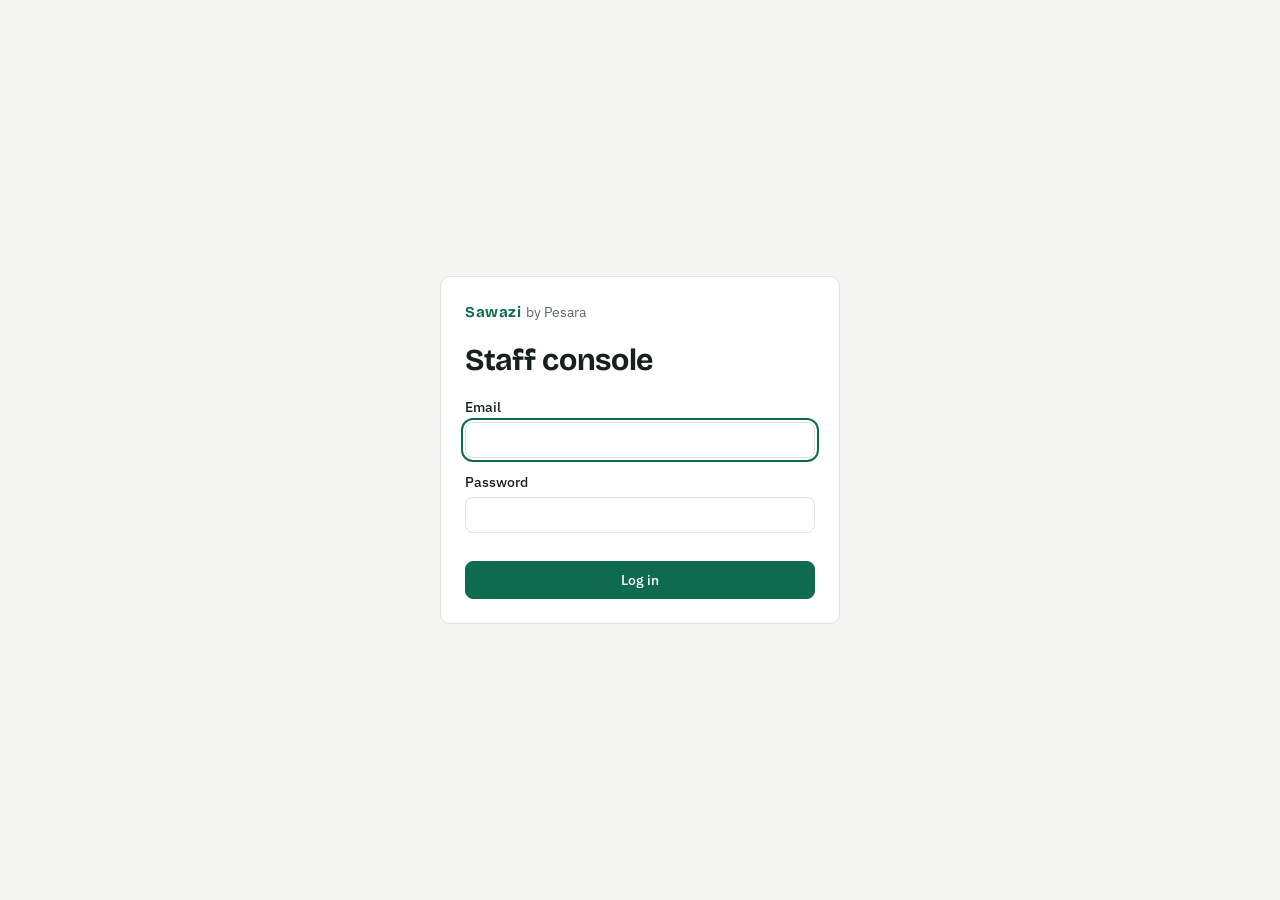
==== sawazi/console/index.html @ b42a4c90 "Staff web console - Served by the API at /console/: plain HTML/CSS/JS, no build step - Dashboard, su" ====
<!doctype html>
<html lang="en">
<head>
<meta charset="utf-8">
<meta name="viewport" content="width=device-width, initial-scale=1">
<title>Sawazi Staff Console</title>
<link rel="stylesheet" href="https://fonts.googleapis.com/css2?family=Bricolage+Grotesque:opsz,wght@12..96,600;12..96,700&family=IBM+Plex+Sans:wght@400;500;600&family=IBM+Plex+Mono:wght@400;500&display=swap">
<link rel="stylesheet" href="console.css">
<script src="console.js" defer></script>
</head>
<body>
<noscript>The Sawazi console needs JavaScript switched on.</noscript>
<div id="app" aria-live="polite"></div>
</body>
</html>
---- sawazi/console/console.css ----
/* Sawazi staff console. Same tokens as the demo dashboard (scripts/dashboard_template.html). */
:root {
  --bg: #f5f6f3;
  --surface: #ffffff;
  --ink: #18201c;
  --muted: #5d6a63;
  --line: #dde2dc;
  --accent: #0f6b4f;
  --accent-ink: #ffffff;
  --accent-soft: #e2f0ea;
  --good: #1d7a44;
  --warn: #b26b00;
  --bad: #b3261e;
  --warn-soft: #fbefd9;
  --bad-soft: #f9e1df;
  --info-soft: #e7ecf5;
  --f-display: "Bricolage Grotesque", "Segoe UI", system-ui, sans-serif;
  --f-body: "IBM Plex Sans", "Segoe UI", system-ui, sans-serif;
  --f-mono: "IBM Plex Mono", ui-monospace, Menlo, Consolas, monospace;
}
@media (prefers-color-scheme: dark) {
  :root:not([data-theme="light"]) {
    --bg: #111613; --surface: #19201c; --ink: #e6ebe7; --muted: #9aa69f; --line: #2c3530;
    --accent: #4fc79a; --accent-ink: #0b1a13; --accent-soft: #173328; --good: #5cc98a; --warn: #e3a440;
    --bad: #f08a80; --warn-soft: #3a2c12; --bad-soft: #3d1c1a; --info-soft: #1e2633; color-scheme: dark;
  }
}
:root[data-theme="dark"] {
  --bg: #111613; --surface: #19201c; --ink: #e6ebe7; --muted: #9aa69f; --line: #2c3530;
  --accent: #4fc79a; --accent-ink: #0b1a13; --accent-soft: #173328; --good: #5cc98a; --warn: #e3a440;
  --bad: #f08a80; --warn-soft: #3a2c12; --bad-soft: #3d1c1a; --info-soft: #1e2633; color-scheme: dark;
}

* { box-sizing: border-box; }
html { -webkit-text-size-adjust: 100%; }
body { margin: 0; background: var(--bg); color: var(--ink); font-family: var(--f-body); font-size: 15px; line-height: 1.5; }
h1, h2, h3 { font-family: var(--f-display); margin: 0; text-wrap: balance; }
h1 { font-size: clamp(1.4rem, 3.5vw, 1.9rem); letter-spacing: -0.01em; }
h2 { font-size: 1.15rem; }
h3 { font-size: 1rem; }
p { margin: 0; }
a { color: var(--accent); }
.num { font-family: var(--f-mono); font-variant-numeric: tabular-nums; }
.muted { color: var(--muted); }
.small { font-size: 0.85rem; }
.eyebrow { font-size: 0.72rem; letter-spacing: 0.08em; text-transform: uppercase; color: var(--muted); font-weight: 600; }
.sr { position: absolute; width: 1px; height: 1px; overflow: hidden; clip: rect(0 0 0 0); white-space: nowrap; }
:focus-visible { outline: 2px solid var(--accent); outline-offset: 2px; }

/* ---------- top bar */
.top { background: var(--surface); border-bottom: 1px solid var(--line); position: sticky; top: 0; z-index: 5; }
.top-in { max-width: 1180px; margin: 0 auto; padding: 10px 16px; display: flex; gap: 8px 18px; align-items: center; flex-wrap: wrap; }
.brand { display: flex; align-items: baseline; gap: 8px; margin-right: auto; min-width: 0; }
.mark { font-family: var(--f-display); font-weight: 700; color: var(--accent); letter-spacing: 0.04em; }
.inst { font-weight: 600; overflow: hidden; text-overflow: ellipsis; white-space: nowrap; }
.nav { display: flex; gap: 4px; flex-wrap: wrap; order: 3; width: 100%; }
.nav a { text-decoration: none; color: var(--ink); padding: 6px 12px; border-radius: 8px; font-size: 0.9rem; font-weight: 500; display: inline-flex; gap: 6px; align-items: center; }
.nav a:hover { background: var(--bg); }
.nav a[aria-current="page"] { background: var(--accent-soft); color: var(--accent); }
.badge { font-family: var(--f-mono); font-size: 0.72rem; background: var(--bad-soft); color: var(--bad); padding: 0 6px; border-radius: 99px; }
.who { display: flex; gap: 10px; align-items: center; font-size: 0.85rem; }
@media (min-width: 900px) { .nav { order: 0; width: auto; } }

/* ---------- layout */
main { max-width: 1180px; margin: 0 auto; padding: 20px 16px 64px; display: grid; gap: 20px; }
.head { display: flex; justify-content: space-between; gap: 10px 16px; align-items: end; flex-wrap: wrap; }
.head p { max-width: 70ch; }
.panel { background: var(--surface); border: 1px solid var(--line); border-radius: 10px; min-width: 0; }
.pad { padding: 16px 18px; }
.stack { display: grid; gap: 12px; }
.grid2 { display: grid; gap: 20px; grid-template-columns: repeat(auto-fit, minmax(min(100%, 420px), 1fr)); align-items: start; }

/* ---------- controls */
button, .btn { font: inherit; font-size: 0.9rem; font-weight: 500; border-radius: 8px; padding: 7px 14px; border: 1px solid var(--line); background: var(--surface); color: var(--ink); cursor: pointer; display: inline-flex; gap: 6px; align-items: center; justify-content: center; text-decoration: none; }
button:hover { border-color: var(--muted); }
button.primary { background: var(--accent); border-color: var(--accent); color: var(--accent-ink); }
button.danger { color: var(--bad); }
button.link { border: 0; background: none; padding: 0; color: var(--accent); }
button:disabled { opacity: 0.5; cursor: not-allowed; }
input, select, textarea { font: inherit; color: var(--ink); background: var(--surface); border: 1px solid var(--line); border-radius: 8px; padding: 7px 10px; width: 100%; min-width: 0; }
textarea { resize: vertical; min-height: 64px; }
label { display: grid; gap: 4px; font-size: 0.85rem; font-weight: 500; }
.row-form { display: flex; gap: 10px; flex-wrap: wrap; align-items: end; }
.row-form > label { flex: 1 1 180px; }
.row-form > input { flex: 1 1 220px; width: auto; }
.chips { display: flex; gap: 6px; flex-wrap: wrap; }
.chips button { border-radius: 99px; font-size: 0.8rem; padding: 4px 11px; }
.chips button[aria-pressed="true"] { background: var(--ink); color: var(--surface); border-color: var(--ink); }

/* ---------- messages */
.note { padding: 10px 14px; border-radius: 8px; font-size: 0.9rem; }
.note.ok { background: var(--accent-soft); color: var(--good); }
.note.err { background: var(--bad-soft); color: var(--bad); }
.note.warn { background: var(--warn-soft); color: var(--warn); }
.note.info { background: var(--info-soft); }
.empty { padding: 28px 18px; text-align: center; color: var(--muted); }

/* ---------- KPI strip */
.kpis { display: grid; grid-template-columns: repeat(auto-fit, minmax(190px, 1fr)); gap: 1px; background: var(--line); border: 1px solid var(--line); border-radius: 10px; overflow: hidden; }
.kpi { background: var(--surface); padding: 14px 16px; display: grid; gap: 2px; align-content: start; }
.kpi .v { font-family: var(--f-mono); font-size: 1.7rem; font-weight: 500; color: var(--accent); line-height: 1.15; font-variant-numeric: tabular-nums; }
.kpi .v.bad { color: var(--bad); }
.kpi .s { font-size: 0.82rem; color: var(--muted); }

/* ---------- lists */
.list { display: grid; }
.item { display: grid; grid-template-columns: 5px 1fr; border-top: 1px solid var(--line); }
.item:first-child { border-top: 0; }
.stripe { border-radius: 0 3px 3px 0; }
.sev-high .stripe { background: var(--bad); } .sev-medium .stripe { background: var(--warn); } .sev-low .stripe { background: var(--line); }
.item-body { padding: 14px 16px; display: grid; gap: 10px; min-width: 0; }
.item-top { display: flex; justify-content: space-between; gap: 8px 14px; flex-wrap: wrap; align-items: baseline; }
.amt { font-family: var(--f-mono); font-weight: 500; font-variant-numeric: tabular-nums; white-space: nowrap; }
.kv { display: grid; grid-template-columns: repeat(auto-fit, minmax(150px, 1fr)); gap: 6px 16px; font-size: 0.85rem; }
.kv div { display: grid; min-width: 0; }
.kv dt { color: var(--muted); font-size: 0.75rem; }
.kv dd { margin: 0; overflow-wrap: anywhere; }
.detail { font-size: 0.88rem; overflow-wrap: anywhere; }
.actions { display: flex; gap: 8px; flex-wrap: wrap; align-items: center; }
.pill { font-size: 0.72rem; font-weight: 600; padding: 2px 8px; border-radius: 99px; white-space: nowrap; background: var(--bg); }
.ch-sms { background: var(--info-soft); }
.ch-call { background: var(--accent-soft); color: var(--accent); }
.ch-guarantor_notice { background: var(--warn-soft); color: var(--warn); }
.ch-field_visit, .ch-recovery { background: var(--bad-soft); color: var(--bad); }
.st-delivered, .st-sent, .st-simulated { background: var(--accent-soft); color: var(--good); }
.st-failed, .st-undelivered { background: var(--bad-soft); color: var(--bad); }
.st-unknown, .st-pending { background: var(--warn-soft); color: var(--warn); }

/* ---------- suspense clearing */
.suggest { display: flex; justify-content: space-between; gap: 10px; flex-wrap: wrap; align-items: center; background: var(--bg); border-radius: 8px; padding: 10px 12px; }
.results { display: grid; gap: 6px; }
.member { display: grid; grid-template-columns: 1fr auto; gap: 4px 12px; align-items: center; border: 1px solid var(--line); border-radius: 8px; padding: 8px 12px; }
.member .loans { grid-column: 1 / -1; font-size: 0.8rem; color: var(--muted); }

/* ---------- collections */
.q { display: grid; grid-template-columns: 18px 44px minmax(0, 1fr); gap: 12px; padding: 12px 16px; border-top: 1px solid var(--line); align-items: start; }
.q:first-child { border-top: 0; }
.q input[type="checkbox"] { width: 18px; height: 18px; margin-top: 4px; }
.score { font-family: var(--f-mono); font-size: 1.05rem; text-align: center; }
.score small { display: block; font-size: 0.58rem; color: var(--muted); letter-spacing: 0.05em; }
.q .meta { font-size: 0.82rem; color: var(--muted); }
.msg { margin-top: 6px; font-size: 0.86rem; background: var(--bg); border-radius: 8px; padding: 8px 10px; overflow-wrap: anywhere; }
.bar { position: sticky; bottom: 0; display: flex; justify-content: space-between; gap: 10px; align-items: center; flex-wrap: wrap; padding: 10px 16px; border-top: 1px solid var(--line); background: var(--surface); border-radius: 0 0 10px 10px; }

/* ---------- tables */
.tbl-wrap { overflow-x: auto; }
table { width: 100%; border-collapse: collapse; font-size: 0.86rem; }
th, td { text-align: left; padding: 8px 12px; border-top: 1px solid var(--line); vertical-align: top; }
th { font-size: 0.72rem; text-transform: uppercase; letter-spacing: 0.06em; color: var(--muted); font-weight: 600; border-top: 0; }
td.n, th.n { text-align: right; font-family: var(--f-mono); font-variant-numeric: tabular-nums; }

/* ---------- check-off tally */
.tally { display: grid; grid-template-columns: repeat(auto-fit, minmax(90px, 1fr)); gap: 6px; }
.tally div { display: grid; text-align: center; padding: 8px 4px; border-radius: 8px; background: var(--bg); }
.tally b { font-family: var(--f-mono); font-size: 1.05rem; font-weight: 500; }
.tally span { font-size: 0.7rem; color: var(--muted); text-transform: uppercase; letter-spacing: 0.05em; }
.meter { height: 8px; background: var(--accent-soft); border-radius: 99px; overflow: hidden; }
.meter > i { display: block; height: 100%; background: var(--accent); }

/* ---------- login */
.login { min-height: 100vh; display: grid; place-items: center; padding: 16px; }
.login .panel { width: min(400px, 100%); padding: 24px; display: grid; gap: 14px; }

/* ---------- dialog */
dialog { border: 1px solid var(--line); border-radius: 12px; padding: 0; width: min(520px, calc(100% - 32px)); background: var(--surface); color: var(--ink); }
dialog::backdrop { background: rgb(0 0 0 / 0.45); }
.dlg { padding: 20px; display: grid; gap: 14px; }
.dlg .actions { justify-content: flex-end; }
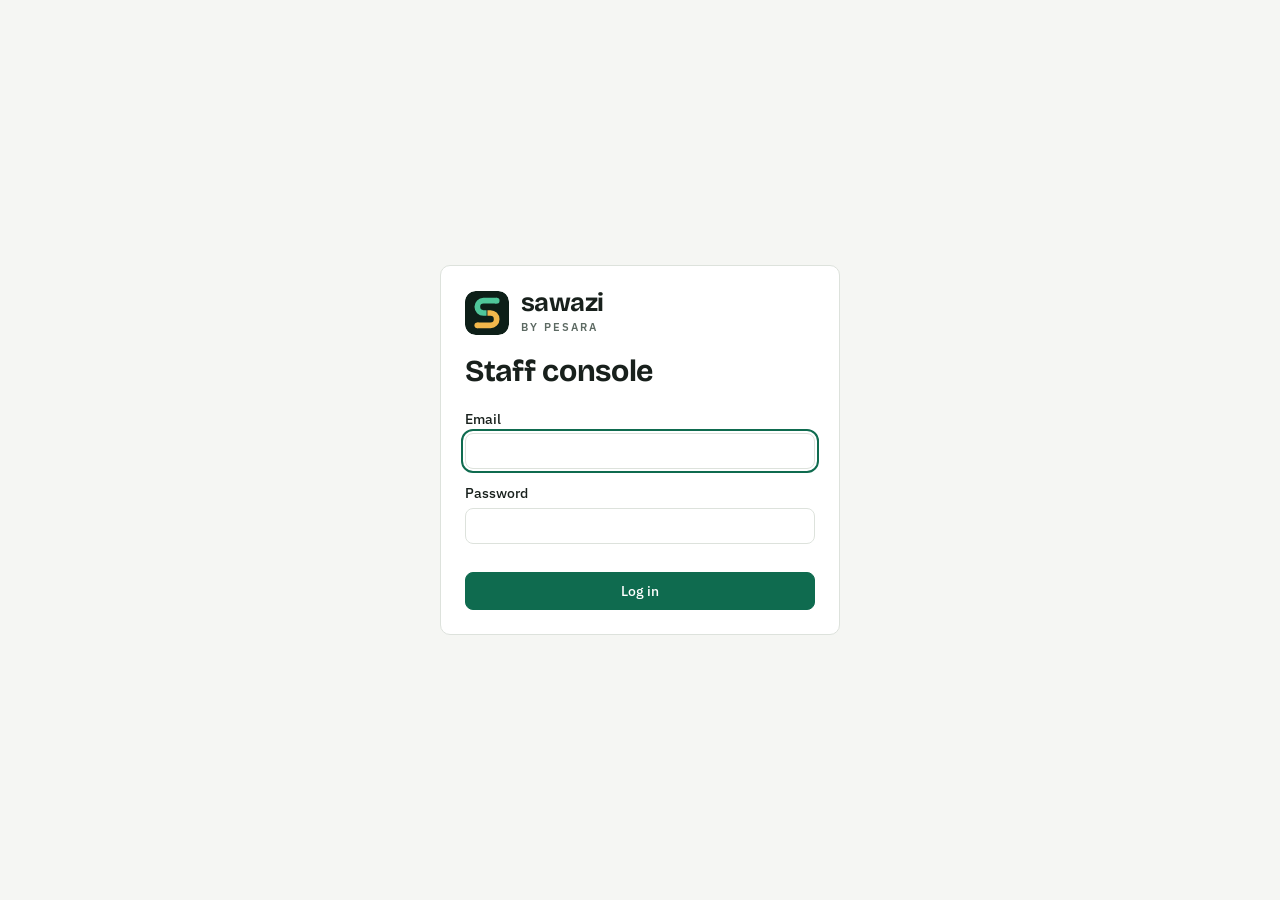
==== commit 6f976b59: "Sawazi logo, in the staff console - brand/: the mark (an S of two halves meeting at a seam: sawazish" ====
--- a/sawazi/console/index.html
+++ b/sawazi/console/index.html
@@ -5,6 +5,7 @@
 <meta name="viewport" content="width=device-width, initial-scale=1">
 <title>Sawazi Staff Console</title>
 <link rel="stylesheet" href="https://fonts.googleapis.com/css2?family=Bricolage+Grotesque:opsz,wght@12..96,600;12..96,700&family=IBM+Plex+Sans:wght@400;500;600&family=IBM+Plex+Mono:wght@400;500&display=swap">
+<link rel="icon" href="logo.svg" type="image/svg+xml">
 <link rel="stylesheet" href="console.css">
 <script src="console.js" defer></script>
 </head>
--- a/sawazi/console/console.css
+++ b/sawazi/console/console.css
@@ -32,6 +32,7 @@
 }
 
 * { box-sizing: border-box; }
+[hidden] { display: none !important; }
 html { -webkit-text-size-adjust: 100%; }
 body { margin: 0; background: var(--bg); color: var(--ink); font-family: var(--f-body); font-size: 15px; line-height: 1.5; }
 h1, h2, h3 { font-family: var(--f-display); margin: 0; text-wrap: balance; }
@@ -50,8 +51,14 @@
 /* ---------- top bar */
 .top { background: var(--surface); border-bottom: 1px solid var(--line); position: sticky; top: 0; z-index: 5; }
 .top-in { max-width: 1180px; margin: 0 auto; padding: 10px 16px; display: flex; gap: 8px 18px; align-items: center; flex-wrap: wrap; }
-.brand { display: flex; align-items: baseline; gap: 8px; margin-right: auto; min-width: 0; }
-.mark { font-family: var(--f-display); font-weight: 700; color: var(--accent); letter-spacing: 0.04em; }
+.brand { display: flex; align-items: center; gap: 8px; margin-right: auto; min-width: 0; color: inherit; text-decoration: none; }
+.brand img { flex: none; border-radius: 7px; }
+.mark { font-family: var(--f-display); font-weight: 700; font-size: 1.15rem; letter-spacing: -0.02em; color: var(--ink); }
+.brand .inst { color: var(--muted); font-weight: 500; padding-left: 8px; border-left: 1px solid var(--line); }
+.login-brand { display: flex; align-items: center; gap: 12px; }
+.login-brand img { border-radius: 11px; }
+.login-brand .mark { font-size: 1.6rem; line-height: 1; }
+.by { font-size: 0.68rem; letter-spacing: 0.18em; color: var(--muted); font-weight: 600; margin-top: 3px; }
 .inst { font-weight: 600; overflow: hidden; text-overflow: ellipsis; white-space: nowrap; }
 .nav { display: flex; gap: 4px; flex-wrap: wrap; order: 3; width: 100%; }
 .nav a { text-decoration: none; color: var(--ink); padding: 6px 12px; border-radius: 8px; font-size: 0.9rem; font-weight: 500; display: inline-flex; gap: 6px; align-items: center; }
@@ -83,6 +90,9 @@
 .row-form { display: flex; gap: 10px; flex-wrap: wrap; align-items: end; }
 .row-form > label { flex: 1 1 180px; }
 .row-form > input { flex: 1 1 220px; width: auto; }
+.check { display: flex; gap: 10px; align-items: center; font-weight: 500; font-size: 0.9rem; }
+.check input { width: 18px; height: 18px; flex: none; }
+.steps { display: grid; gap: 16px; }
 .chips { display: flex; gap: 6px; flex-wrap: wrap; }
 .chips button { border-radius: 99px; font-size: 0.8rem; padding: 4px 11px; }
 .chips button[aria-pressed="true"] { background: var(--ink); color: var(--surface); border-color: var(--ink); }
